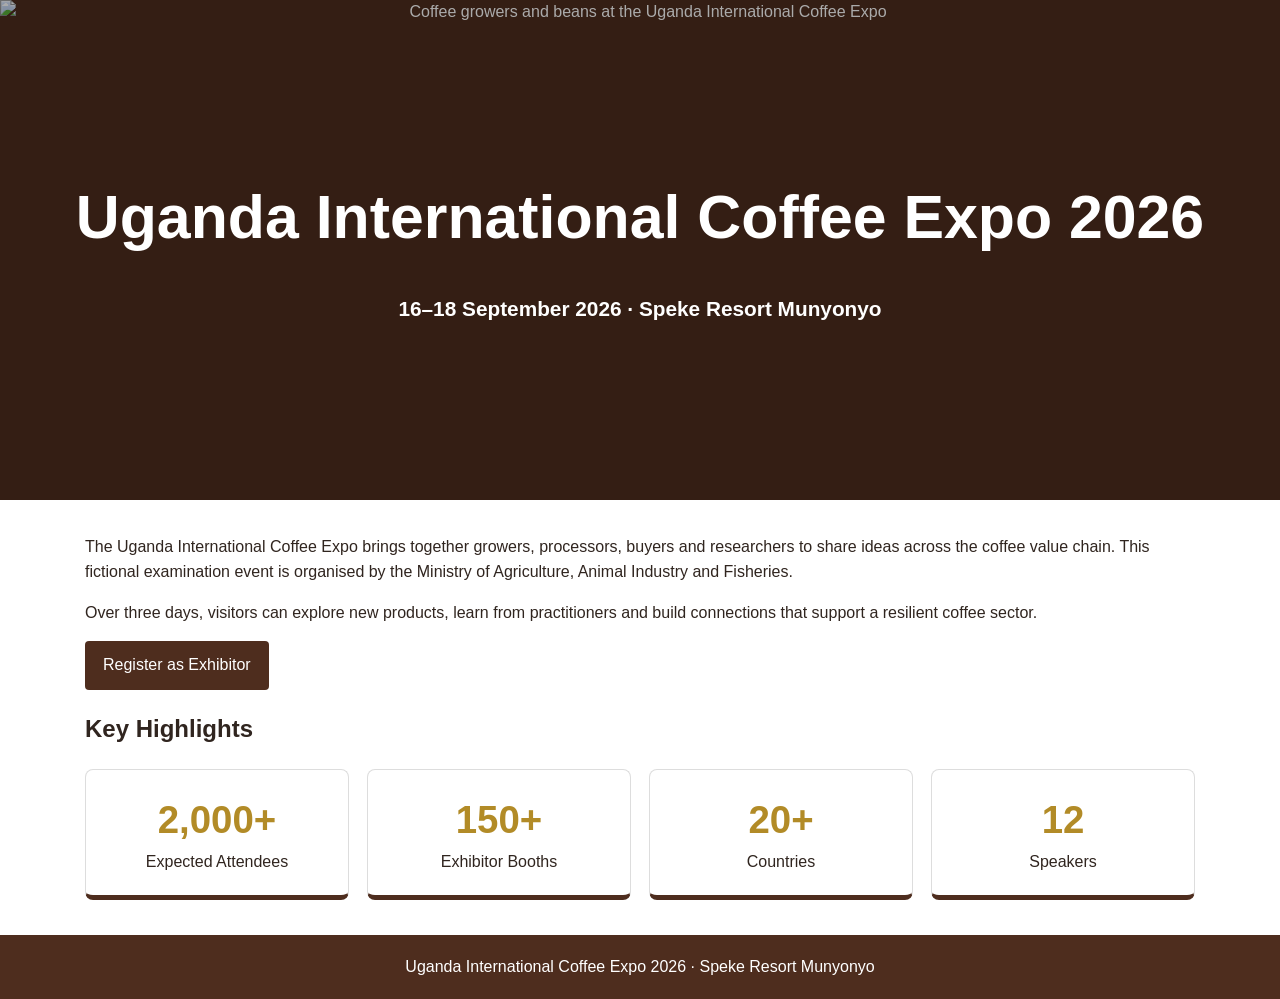
==== index.html @ ca9bb52e "Add files via upload" ====
<!doctype html><html lang="en"><head><meta charset="utf-8"><meta name="viewport" content="width=device-width,initial-scale=1"><title>Uganda International Coffee Expo 2026</title><link rel="stylesheet" href="expo.css"></head><body><header class="hero"><img src="expo-banner.jpg" alt="Coffee growers and beans at the Uganda International Coffee Expo"><div class="title"><h1>Uganda International Coffee Expo 2026</h1><h2>16–18 September 2026 · Speke Resort Munyonyo</h2></div></header><main class="content"><p>The Uganda International Coffee Expo brings together growers, processors, buyers and researchers to share ideas across the coffee value chain. This fictional examination event is organised by the Ministry of Agriculture, Animal Industry and Fisheries.</p><p>Over three days, visitors can explore new products, learn from practitioners and build connections that support a resilient coffee sector.</p><a class="button" href="exhibitors.html">Register as Exhibitor</a><h2>Key Highlights</h2><section class="highlights"><article class="highlight"><strong>2,000+</strong>Expected Attendees</article><article class="highlight"><strong>150+</strong>Exhibitor Booths</article><article class="highlight"><strong>20+</strong>Countries</article><article class="highlight"><strong>12</strong>Speakers</article></section></main><footer>Uganda International Coffee Expo 2026 · Speke Resort Munyonyo</footer></body></html>
---- expo.css ----
*{box-sizing:border-box}body{margin:0;font:16px Arial,sans-serif;color:#30251f;line-height:1.55}header{background:#4E2D1E;color:white;text-align:center}.hero{height:500px;position:relative}.hero img{width:100%;height:100%;object-fit:cover;display:block}.hero .title{position:absolute;inset:0;display:flex;flex-direction:column;justify-content:center;align-items:center;background:#0005;padding:20px}.hero h1{font-size:clamp(2rem,5vw,3.8rem);margin:.2em}.hero h2{font-size:1.3rem}.content{max-width:1150px;margin:35px auto;padding:0 20px}.button{display:inline-block;background:#4E2D1E;color:white;text-decoration:none;padding:12px 18px;border-radius:4px}.highlights,.speakers{display:flex;flex-wrap:wrap;gap:18px;margin:22px 0}.highlight,.speaker{flex:1 1 calc(25% - 18px);padding:20px;border:1px solid #ddd;border-bottom:5px solid #4E2D1E;border-radius:8px}.highlight{text-align:center}.highlight strong{display:block;color:#b28b27;font-size:2.4rem}.speaker{flex-basis:calc(50% - 18px)}.speaker img{width:100%;height:200px;object-fit:cover;border-radius:8px}.speaker h3{margin-bottom:4px}table{border-collapse:collapse;width:100%;margin:18px 0}th,td{border:1px solid #b8aaa3;padding:10px;text-align:left}thead th{background:#4E2D1E;color:white}tbody tr:nth-child(even){background:#f5eee9}footer{background:#4E2D1E;color:white;text-align:center;padding:20px}@media(max-width:700px){.speaker{flex-basis:100%}.highlight{flex-basis:calc(50% - 18px)}.table-wrap{overflow-x:auto}table{min-width:650px}}
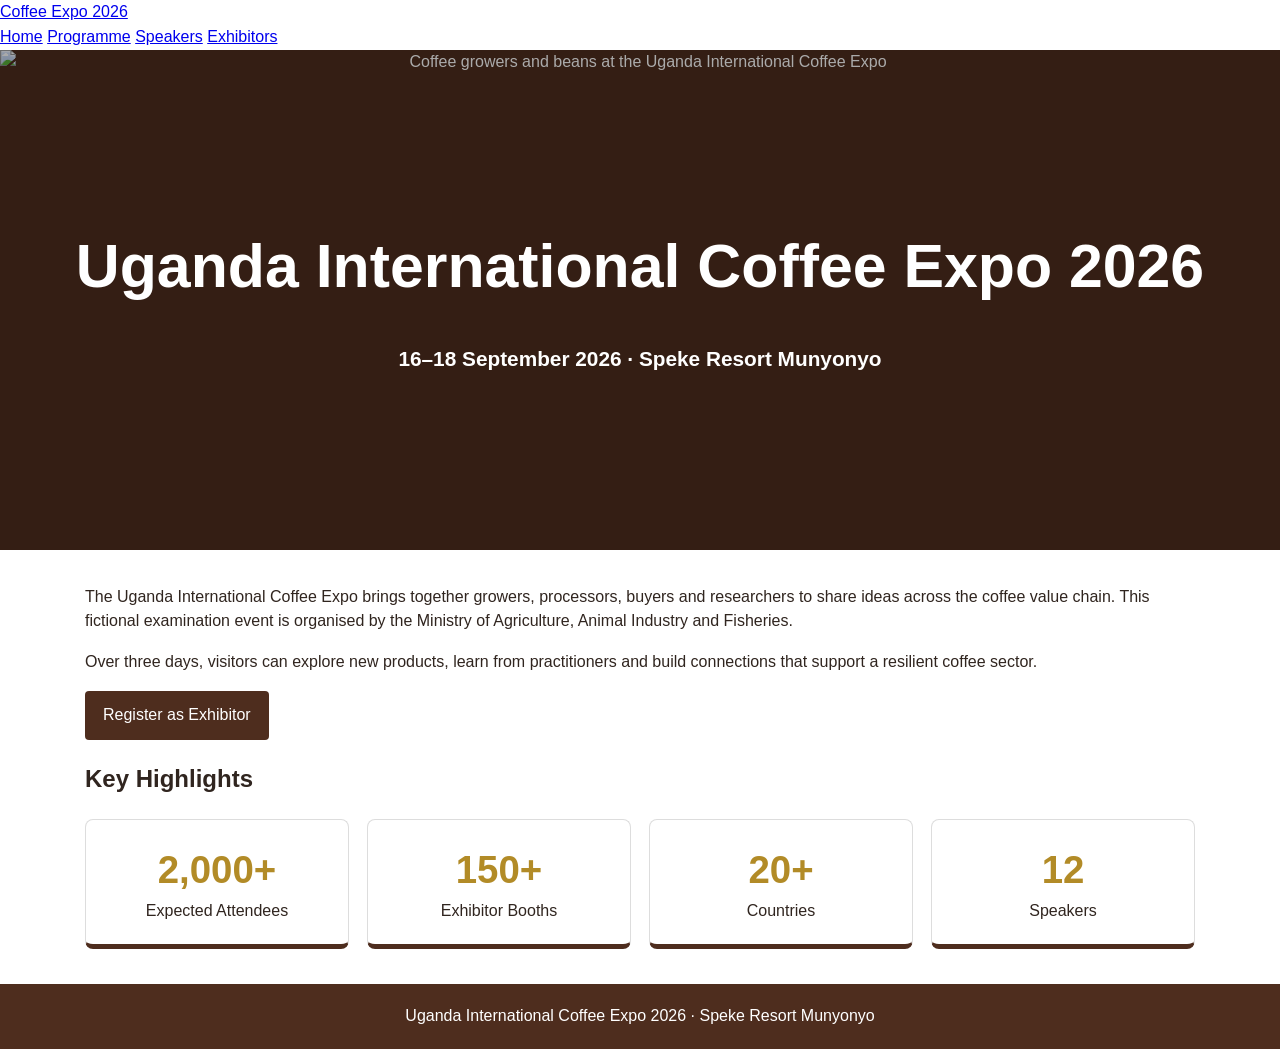
==== commit 0dce8a5a: "Update index.html" ====
--- a/index.html
+++ b/index.html
@@ -1 +1,58 @@
-<!doctype html><html lang="en"><head><meta charset="utf-8"><meta name="viewport" content="width=device-width,initial-scale=1"><title>Uganda International Coffee Expo 2026</title><link rel="stylesheet" href="expo.css"></head><body><header class="hero"><img src="expo-banner.jpg" alt="Coffee growers and beans at the Uganda International Coffee Expo"><div class="title"><h1>Uganda International Coffee Expo 2026</h1><h2>16–18 September 2026 · Speke Resort Munyonyo</h2></div></header><main class="content"><p>The Uganda International Coffee Expo brings together growers, processors, buyers and researchers to share ideas across the coffee value chain. This fictional examination event is organised by the Ministry of Agriculture, Animal Industry and Fisheries.</p><p>Over three days, visitors can explore new products, learn from practitioners and build connections that support a resilient coffee sector.</p><a class="button" href="exhibitors.html">Register as Exhibitor</a><h2>Key Highlights</h2><section class="highlights"><article class="highlight"><strong>2,000+</strong>Expected Attendees</article><article class="highlight"><strong>150+</strong>Exhibitor Booths</article><article class="highlight"><strong>20+</strong>Countries</article><article class="highlight"><strong>12</strong>Speakers</article></section></main><footer>Uganda International Coffee Expo 2026 · Speke Resort Munyonyo</footer></body></html>
+<!doctype html>
+<html lang="en">
+  <head>
+    <meta charset="utf-8" />
+    <meta name="viewport" content="width=device-width,initial-scale=1" />
+    <title>Uganda International Coffee Expo 2026</title>
+    <link rel="stylesheet" href="expo.css" />
+  </head>
+  <body>
+    <nav class="site-nav" aria-label="Main navigation">
+      <a class="site-brand" href="index.html">Coffee Expo 2026</a>
+      <div class="site-nav-links">
+        <a href="index.html" aria-current="page">Home</a>
+        <a href="programme.html">Programme</a>
+        <a href="speakers.html">Speakers</a>
+        <a href="exhibitors.html">Exhibitors</a>
+      </div>
+    </nav>
+    <header class="hero">
+      <img
+        src="https://images.pexels.com/photos/31588001/pexels-photo-31588001.jpeg"
+        alt="Coffee growers and beans at the Uganda International Coffee Expo"
+      />
+      <div class="title">
+        <h1>Uganda International Coffee Expo 2026</h1>
+        <h2>16–18 September 2026 · Speke Resort Munyonyo</h2>
+      </div>
+    </header>
+    <main class="content">
+      <p>
+        The Uganda International Coffee Expo brings together growers,
+        processors, buyers and researchers to share ideas across the coffee
+        value chain. This fictional examination event is organised by the
+        Ministry of Agriculture, Animal Industry and Fisheries.
+      </p>
+      <p>
+        Over three days, visitors can explore new products, learn from
+        practitioners and build connections that support a resilient coffee
+        sector.
+      </p>
+      <a class="button" href="exhibitors.html">Register as Exhibitor</a>
+      <h2>Key Highlights</h2>
+      <section class="highlights">
+        <article class="highlight">
+          <strong>2,000+</strong>Expected Attendees
+        </article>
+        <article class="highlight">
+          <strong>150+</strong>Exhibitor Booths
+        </article>
+        <article class="highlight"><strong>20+</strong>Countries</article>
+        <article class="highlight"><strong>12</strong>Speakers</article>
+      </section>
+    </main>
+    <footer>
+      Uganda International Coffee Expo 2026 · Speke Resort Munyonyo
+    </footer>
+  </body>
+</html>
